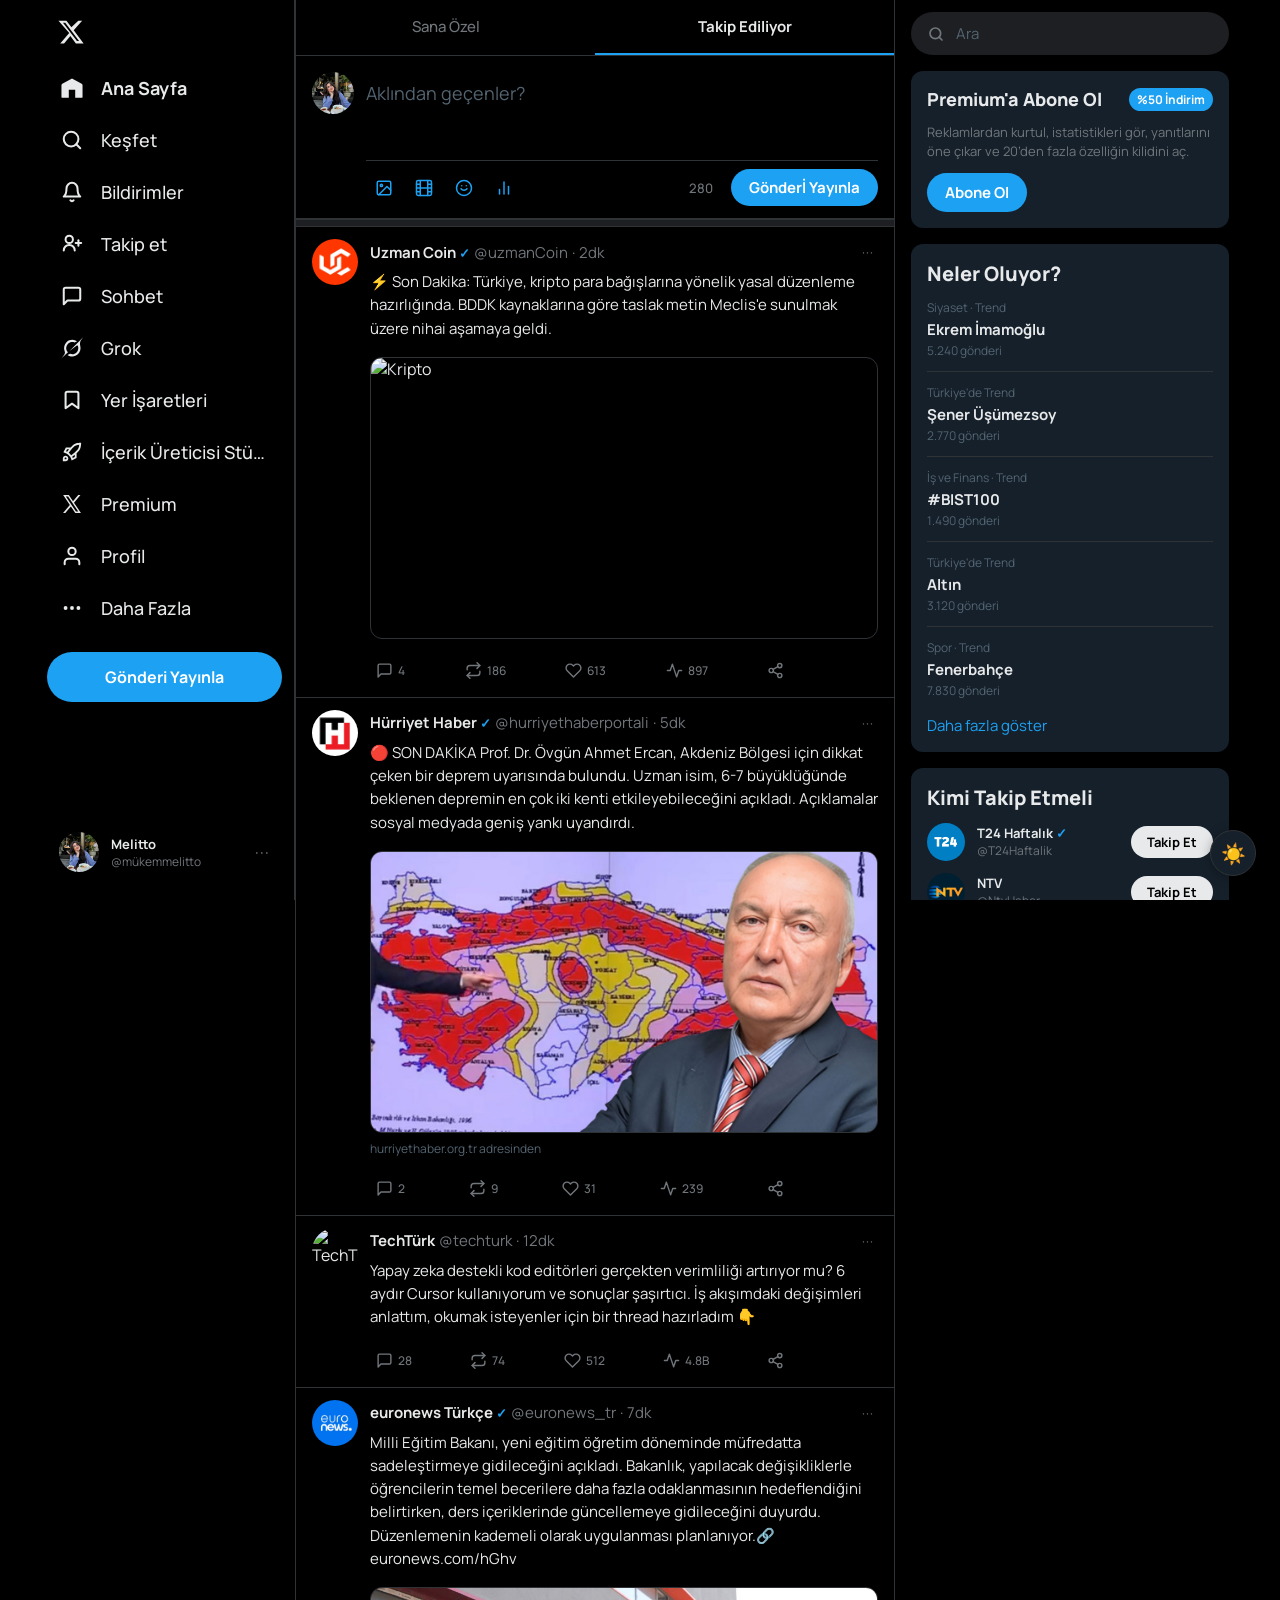
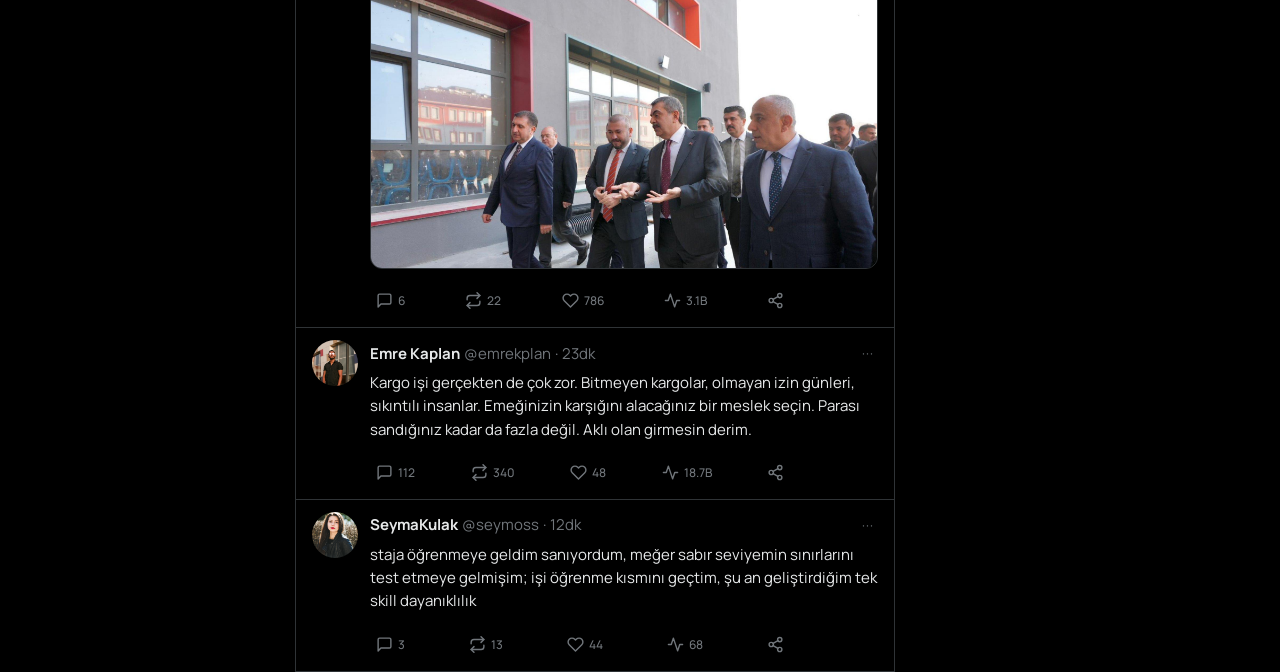
==== index.html @ 7d999200 "Initial commit - Twitter UI Clone" ====
<!DOCTYPE html>
<html lang="tr" data-theme="dark">

<head>
  <meta charset="UTF-8" />
  <meta name="viewport" content="width=device-width, initial-scale=1.0" />
  <title>Anasayfa / X</title>
  <link rel="icon" href="img/x-icon.svg" type="image/svg+xml">
  <link rel="preconnect" href="https://fonts.googleapis.com" />
  <link rel="preconnect" href="https://fonts.gstatic.com" crossorigin />
  <link href="https://fonts.googleapis.com/css2?family=Manrope:wght@400;500;600;700;800&display=swap"
    rel="stylesheet" />
  <link rel="stylesheet" href="style.css" />
</head>

<body>

  <!-- ===== SOL SIDEBAR ===== -->
  <aside class="sidebar">
    <div class="sidebar-inner">

      <!-- Logo -->
      <a href="index.html" class="sidebar-logo" aria-label="Anasayfa">
        <svg viewBox="0 0 24 24" width="28" height="28" fill="currentColor">
          <path
            d="M18.244 2.25h3.308l-7.227 8.26 8.502 11.24H16.17l-4.714-6.231-5.401 6.231H2.746l7.73-8.835L1.254 2.25H8.08l4.253 5.622zm-1.161 17.52h1.833L7.084 4.126H5.117z" />
        </svg>
      </a>

      <!-- Navigasyon -->
      <nav class="sidebar-nav">
        <a href="index.html" class="nav-link active">
          <span class="nav-icon">
            <svg viewBox="0 0 24 24" width="22" height="22" fill="currentColor">
              <path
                d="M22.58 7.35L12.475 1.897a1 1 0 00-.95 0L1.425 7.35A2 2 0 00.5 9.231V22a.5.5 0 00.5.5h7.5V14h7v8.5H23a.5.5 0 00.5-.5V9.231a2 2 0 00-.92-1.881z" />
            </svg>
          </span>
          <span class="nav-label">Ana Sayfa</span>
        </a>
        <a href="#" class="nav-link">
          <span class="nav-icon">
            <svg viewBox="0 0 24 24" width="22" height="22" fill="none" stroke="currentColor" stroke-width="2.2"
              stroke-linecap="round" stroke-linejoin="round">
              <circle cx="11" cy="11" r="8" />
              <line x1="21" y1="21" x2="16.65" y2="16.65" />
            </svg>
          </span>
          <span class="nav-label">Keşfet</span>
        </a>
        <a href="#" class="nav-link">
          <span class="nav-icon">
            <svg viewBox="0 0 24 24" width="22" height="22" fill="none" stroke="currentColor" stroke-width="2.2"
              stroke-linecap="round" stroke-linejoin="round">
              <path d="M18 8A6 6 0 0 0 6 8c0 7-3 9-3 9h18s-3-2-3-9" />
              <path d="M13.73 21a2 2 0 0 1-3.46 0" />
            </svg>
          </span>
          <span class="nav-label">Bildirimler</span>
        </a>
        <a href="#" class="nav-link">
          <span class="nav-icon">
            <svg viewBox="0 0 24 24" width="22" height="22" fill="none" stroke="currentColor" stroke-width="2.2"
              stroke-linecap="round" stroke-linejoin="round">
              <path d="M15 19a6 6 0 0 0-12 0" />
              <circle cx="9" cy="7" r="4" />
              <path d="M19 8v6" />
              <path d="M16 11h6" />
            </svg>
          </span>
          <span class="nav-label">Takip et</span>
        </a>
        <a href="#" class="nav-link">
          <span class="nav-icon">
            <svg viewBox="0 0 24 24" width="22" height="22" fill="none" stroke="currentColor" stroke-width="2.2"
              stroke-linecap="round" stroke-linejoin="round">
              <path d="M21 15a2 2 0 0 1-2 2H7l-4 4V5a2 2 0 0 1 2-2h14a2 2 0 0 1 2 2z" />
            </svg>
          </span>
          <span class="nav-label">Sohbet</span>
        </a>
        <a href="#" class="nav-link">
          <span class="nav-icon">
            <svg viewBox="0 0 33 32" width="22" height="22" fill="currentColor" aria-hidden="true">
              <g>
                <path
                  d="M12.745 20.54l10.97-8.19c.539-.4 1.307-.244 1.564.38 1.349 3.288.746 7.241-1.938 9.955-2.683 2.714-6.417 3.31-9.83 1.954l-3.728 1.745c5.347 3.697 11.84 2.782 15.898-1.324 3.219-3.255 4.216-7.692 3.284-11.693l.008.009c-1.351-5.878.332-8.227 3.782-13.031L33 0l-4.54 4.59v-.014L12.743 20.544m-2.263 1.987c-3.837-3.707-3.175-9.446.1-12.755 2.42-2.449 6.388-3.448 9.852-1.979l3.72-1.737c-.67-.49-1.53-1.017-2.515-1.387-4.455-1.854-9.789-.931-13.41 2.728-3.483 3.523-4.579 8.94-2.697 13.561 1.405 3.454-.899 5.898-3.22 8.364C1.49 30.2.666 31.074 0 32l10.478-9.466">
                </path>
              </g>
            </svg>
          </span>
          <span class="nav-label">Grok</span>
        </a>
        <a href="#" class="nav-link">
          <span class="nav-icon">
            <svg viewBox="0 0 24 24" width="22" height="22" fill="none" stroke="currentColor" stroke-width="2.2"
              stroke-linecap="round" stroke-linejoin="round">
              <path d="M19 21l-7-5-7 5V5a2 2 0 0 1 2-2h10a2 2 0 0 1 2 2z" />
            </svg>
          </span>
          <span class="nav-label">Yer İşaretleri</span>
        </a>

        <a href="#" class="nav-link">
          <span class="nav-icon">
            <svg viewBox="0 0 24 24" width="22" height="22">
              <path fill="currentColor"
                d="M5 22H2v-3c0-1.654 1.346-3 3-3s3 1.346 3 3-1.346 3-3 3zm-1-2h1c.551 0 1-.449 1-1s-.449-1-1-1-1 .449-1 1v1zm7.594 1.282l-.336-1.145c-.271-.923-.664-1.807-1.166-2.627-.452-.736-.992-1.421-1.607-2.036-.626-.625-1.322-1.173-2.069-1.627-.821-.499-1.706-.888-2.63-1.157l-1.151-.335L5.312 7h5.192c.613-.636 2.015-2.077 2.758-2.744C15.673 2.09 20.704 2.003 20.918 2l1.025-.013-.013 1.025c-.003.213-.09 5.245-2.256 7.656-.643.715-2.004 2.043-2.671 2.688v5.239l-5.407 2.688h-.002zm.64-4.046c.207.396.393.802.557 1.217l2.21-1.099v-2.333l-2.768 2.214zm-3.839-4.468c.531.391 1.034.823 1.503 1.292.459.459.883.951 1.267 1.471l4.104-3.284c.269-.257 2.169-2.084 2.916-2.915 1.084-1.208 1.531-3.667 1.681-5.269-1.602.149-4.061.596-5.268 1.68-.832.748-2.658 2.647-2.916 2.916l-3.287 4.109zM5.47 11.154c.414.163.819.347 1.214.551l2.165-2.706H6.548l-1.077 2.154z">
              </path>
            </svg>
          </span>
          <span class="nav-label">İçerik Üreticisi Stüdyosu</span>
        </a>
        <a href="#" class="nav-link">
          <span class="nav-icon">
            <svg viewBox="0 0 24 24" width="22" height="22" fill="currentColor" aria-hidden="true">
              <g>
                <path
                  d="M21.742 21.75l-7.563-11.179 7.056-8.321h-2.456l-5.691 6.714-4.54-6.714H2.359l7.29 10.776L2.25 21.75h2.456l6.035-7.118 4.818 7.118h6.191-.008zM7.739 3.818L18.81 20.182h-2.447L5.29 3.818h2.447z">
                </path>
              </g>
            </svg>
          </span>
          <span class="nav-label">Premium</span>
        </a>
        <a href="profile.html" class="nav-link">
          <span class="nav-icon">
            <svg viewBox="0 0 24 24" width="22" height="22" fill="none" stroke="currentColor" stroke-width="2.2"
              stroke-linecap="round" stroke-linejoin="round">
              <path d="M20 21v-2a4 4 0 0 0-4-4H8a4 4 0 0 0-4 4v2" />
              <circle cx="12" cy="7" r="4" />
            </svg>
          </span>

          <span class="nav-label">Profil</span>
        </a>

        <a href="#" class="nav-link">
          <span class="nav-icon">
            <svg viewBox="0 0 24 24" width="22" height="22" fill="none" stroke="currentColor" stroke-width="2.2"
              stroke-linecap="round" stroke-linejoin="round">
              <circle cx="12" cy="12" r="1" />
              <circle cx="19" cy="12" r="1" />
              <circle cx="5" cy="12" r="1" />
            </svg>
          </span>
          <span class="nav-label">Daha Fazla</span>
        </a>
      </nav>

      <!-- Post Butonu -->
      <button class="btn-post" onclick="document.querySelector('.compose-area textarea').focus()">
        <span class="btn-post-icon">+</span>
        <span class="btn-post-label">Gönderi Yayınla</span>
      </button>

    </div>

    <!-- Alt kullanıcı alanı -->
    <div class="sidebar-user">
      <a href="profile.html" class="user-card">
        <img src="img/twitter-profil.jpg" alt="Profil" class="user-card-avatar" />
        <div class="user-card-info">
          <span class="user-card-name">Melitto</span>
          <span class="user-card-handle">@mükemmelitto</span>
        </div>
        <span class="user-card-more">···</span>
      </a>
    </div>
  </aside>

  <!-- ===== ANA FEED ===== -->
  <main class="feed">

    <!-- Feed Başlık / Sekmeler -->
    <div class="feed-header">
      <!-- Mobil logo -->
      <div class="feed-mobile-logo">
        <svg viewBox="0 0 24 24" width="22" height="22" fill="currentColor">
          <path
            d="M18.244 2.25h3.308l-7.227 8.26 8.502 11.24H16.17l-4.714-6.231-5.401 6.231H2.746l7.73-8.835L1.254 2.25H8.08l4.253 5.622zm-1.161 17.52h1.833L7.084 4.126H5.117z" />
        </svg>
      </div>
      <div class="feed-tabs">
        <button class="feed-tab">Sana Özel</button>
        <button class="feed-tab active">Takip Ediliyor</button>
      </div>
    </div>

    <!-- Tweet Yazma Kutusu -->
    <div class="compose-area">
      <img src="img/twitter-profil.jpg" alt="Ben" class="compose-avatar" />
      <div class="compose-body">
        <textarea placeholder="Aklından geçenler?" maxlength="280" id="composeText"
          oninput="updateCounter(this)"></textarea>
        <div class="compose-footer">
          <div class="compose-actions">
            <button class="compose-action-btn" title="Görsel ekle">
              <svg viewBox="0 0 24 24" width="18" height="18" fill="none" stroke="currentColor" stroke-width="2"
                stroke-linecap="round" stroke-linejoin="round">
                <rect x="3" y="3" width="18" height="18" rx="2" />
                <circle cx="8.5" cy="8.5" r="1.5" />
                <polyline points="21 15 16 10 5 21" />
              </svg>
            </button>
            <button class="compose-action-btn" title="GIF ekle">
              <svg viewBox="0 0 24 24" width="18" height="18" fill="none" stroke="currentColor" stroke-width="2"
                stroke-linecap="round" stroke-linejoin="round">
                <rect x="2" y="2" width="20" height="20" rx="2.18" ry="2.18" />
                <line x1="7" y1="2" x2="7" y2="22" />
                <line x1="17" y1="2" x2="17" y2="22" />
                <line x1="2" y1="12" x2="22" y2="12" />
                <line x1="2" y1="7" x2="7" y2="7" />
                <line x1="2" y1="17" x2="7" y2="17" />
                <line x1="17" y1="17" x2="22" y2="17" />
                <line x1="17" y1="7" x2="22" y2="7" />
              </svg>
            </button>
            <button class="compose-action-btn" title="Emoji">
              <svg viewBox="0 0 24 24" width="18" height="18" fill="none" stroke="currentColor" stroke-width="2"
                stroke-linecap="round" stroke-linejoin="round">
                <circle cx="12" cy="12" r="10" />
                <path d="M8 13s1.5 2 4 2 4-2 4-2" />
                <line x1="9" y1="9" x2="9.01" y2="9" />
                <line x1="15" y1="9" x2="15.01" y2="9" />
              </svg>
            </button>
            <button class="compose-action-btn" title="Anket">
              <svg viewBox="0 0 24 24" width="18" height="18" fill="none" stroke="currentColor" stroke-width="2"
                stroke-linecap="round" stroke-linejoin="round">
                <line x1="18" y1="20" x2="18" y2="10" />
                <line x1="12" y1="20" x2="12" y2="4" />
                <line x1="6" y1="20" x2="6" y2="14" />
              </svg>
            </button>
          </div>
          <div class="compose-right">
            <span class="compose-counter" id="charCounter">280</span>
            <button class="btn-send" onclick="sendTweet()">Gönderİ Yayınla</button>
          </div>
        </div>
      </div>
    </div>

    <!-- Divider -->
    <div class="feed-divider"></div>

    <!-- Tweet Akışı -->
    <div class="tweet-list" id="tweetList">

      <!-- Tweet 1 -->
      <article class="tweet-card">
        <div class="tweet-avatar-col">
          <img src="img/uzmancoin.jpg" alt="UzmanCoin" class="tweet-avatar" />
        </div>
        <div class="tweet-content">
          <div class="tweet-header">
            <span class="tweet-name">Uzman Coin <span class="verified-badge">✓</span></span>
            <span class="tweet-handle">@uzmanCoin</span>
            <span class="tweet-dot">·</span>
            <span class="tweet-time">2dk</span>
            <button class="tweet-more-btn" title="Daha fazla">···</button>
          </div>
          <div class="tweet-text">
            ⚡ Son Dakika: Türkiye, kripto para bağışlarına yönelik yasal düzenleme hazırlığında. BDDK kaynaklarına göre
            taslak metin Meclis'e sunulmak üzere nihai aşamaya geldi.
          </div>
          <div class="tweet-image-wrap">
            <img src="https://images.unsplash.com/photo-1621416894569-0f39ed31d247?w=580&q=80" alt="Kripto"
              class="tweet-image" />
          </div>
          <div class="tweet-actions">
            <button class="tweet-action-btn">
              <svg viewBox="0 0 24 24" width="17" height="17" fill="none" stroke="currentColor" stroke-width="2"
                stroke-linecap="round" stroke-linejoin="round">
                <path d="M21 15a2 2 0 0 1-2 2H7l-4 4V5a2 2 0 0 1 2-2h14a2 2 0 0 1 2 2z" />
              </svg>
              <span>4</span>
            </button>
            <button class="tweet-action-btn retweet-btn">
              <svg viewBox="0 0 24 24" width="17" height="17" fill="none" stroke="currentColor" stroke-width="2"
                stroke-linecap="round" stroke-linejoin="round">
                <polyline points="17 1 21 5 17 9" />
                <path d="M3 11V9a4 4 0 0 1 4-4h14" />
                <polyline points="7 23 3 19 7 15" />
                <path d="M21 13v2a4 4 0 0 1-4 4H3" />
              </svg>
              <span>186</span>
            </button>
            <button class="tweet-action-btn like-btn">
              <svg viewBox="0 0 24 24" width="17" height="17" fill="none" stroke="currentColor" stroke-width="2"
                stroke-linecap="round" stroke-linejoin="round">
                <path
                  d="M20.84 4.61a5.5 5.5 0 0 0-7.78 0L12 5.67l-1.06-1.06a5.5 5.5 0 0 0-7.78 7.78l1.06 1.06L12 21.23l7.78-7.78 1.06-1.06a5.5 5.5 0 0 0 0-7.78z" />
              </svg>
              <span>613</span>
            </button>
            <button class="tweet-action-btn">
              <svg viewBox="0 0 24 24" width="17" height="17" fill="none" stroke="currentColor" stroke-width="2"
                stroke-linecap="round" stroke-linejoin="round">
                <polyline points="22 12 18 12 15 21 9 3 6 12 2 12" />
              </svg>
              <span>897</span>
            </button>
            <button class="tweet-action-btn">
              <svg viewBox="0 0 24 24" width="17" height="17" fill="none" stroke="currentColor" stroke-width="2"
                stroke-linecap="round" stroke-linejoin="round">
                <circle cx="18" cy="5" r="3" />
                <circle cx="6" cy="12" r="3" />
                <circle cx="18" cy="19" r="3" />
                <line x1="8.59" y1="13.51" x2="15.42" y2="17.49" />
                <line x1="15.41" y1="6.51" x2="8.59" y2="10.49" />
              </svg>
            </button>
          </div>
        </div>
      </article>

      <!-- Tweet 2 -->
      <article class="tweet-card">
        <div class="tweet-avatar-col">
          <img src="img/hurriyethaber.jpeg" alt="Hürriyet Haber" class="tweet-avatar" />
        </div>
        <div class="tweet-content">
          <div class="tweet-header">
            <span class="tweet-name">Hürriyet Haber <span class="verified-badge">✓</span></span>
            <span class="tweet-handle">@hurriyethaberportali</span>
            <span class="tweet-dot">·</span>
            <span class="tweet-time">5dk</span>
            <button class="tweet-more-btn">···</button>
          </div>
          <div class="tweet-text">
            🔴 SON DAKİKA
            Prof. Dr. Övgün Ahmet Ercan, Akdeniz Bölgesi için dikkat çeken bir deprem uyarısında bulundu.
            Uzman isim, 6-7 büyüklüğünde beklenen depremin en çok iki kenti etkileyebileceğini açıkladı.

            Açıklamalar sosyal medyada geniş yankı uyandırdı.
          </div>
          <div class="tweet-image-wrap">
            <img src="img/hurriyethaber_tweet.jpg" alt="Haber" class="tweet-image" />
          </div>
          <div class="tweet-meta-source">hurriyethaber.org.tr adresinden</div>
          <div class="tweet-actions">
            <button class="tweet-action-btn"><svg viewBox="0 0 24 24" width="17" height="17" fill="none"
                stroke="currentColor" stroke-width="2" stroke-linecap="round" stroke-linejoin="round">
                <path d="M21 15a2 2 0 0 1-2 2H7l-4 4V5a2 2 0 0 1 2-2h14a2 2 0 0 1 2 2z" />
              </svg><span>2</span></button>
            <button class="tweet-action-btn retweet-btn"><svg viewBox="0 0 24 24" width="17" height="17" fill="none"
                stroke="currentColor" stroke-width="2" stroke-linecap="round" stroke-linejoin="round">
                <polyline points="17 1 21 5 17 9" />
                <path d="M3 11V9a4 4 0 0 1 4-4h14" />
                <polyline points="7 23 3 19 7 15" />
                <path d="M21 13v2a4 4 0 0 1-4 4H3" />
              </svg><span>9</span></button>
            <button class="tweet-action-btn like-btn"><svg viewBox="0 0 24 24" width="17" height="17" fill="none"
                stroke="currentColor" stroke-width="2" stroke-linecap="round" stroke-linejoin="round">
                <path
                  d="M20.84 4.61a5.5 5.5 0 0 0-7.78 0L12 5.67l-1.06-1.06a5.5 5.5 0 0 0-7.78 7.78l1.06 1.06L12 21.23l7.78-7.78 1.06-1.06a5.5 5.5 0 0 0 0-7.78z" />
              </svg><span>31</span></button>
            <button class="tweet-action-btn"><svg viewBox="0 0 24 24" width="17" height="17" fill="none"
                stroke="currentColor" stroke-width="2" stroke-linecap="round" stroke-linejoin="round">
                <polyline points="22 12 18 12 15 21 9 3 6 12 2 12" />
              </svg><span>239</span></button>
            <button class="tweet-action-btn"><svg viewBox="0 0 24 24" width="17" height="17" fill="none"
                stroke="currentColor" stroke-width="2" stroke-linecap="round" stroke-linejoin="round">
                <circle cx="18" cy="5" r="3" />
                <circle cx="6" cy="12" r="3" />
                <circle cx="18" cy="19" r="3" />
                <line x1="8.59" y1="13.51" x2="15.42" y2="17.49" />
                <line x1="15.41" y1="6.51" x2="8.59" y2="10.49" />
              </svg></button>
          </div>
        </div>
      </article>

      <!-- Tweet 3 -->
      <article class="tweet-card">
        <div class="tweet-avatar-col">
          <img src="https://i.pravatar.cc/46?img=15" alt="TechTürk" class="tweet-avatar" />
        </div>
        <div class="tweet-content">
          <div class="tweet-header">
            <span class="tweet-name">TechTürk</span>
            <span class="tweet-handle">@techturk</span>
            <span class="tweet-dot">·</span>
            <span class="tweet-time">12dk</span>
            <button class="tweet-more-btn">···</button>
          </div>
          <div class="tweet-text">
            Yapay zeka destekli kod editörleri gerçekten verimliliği artırıyor mu? 6 aydır Cursor kullanıyorum ve
            sonuçlar şaşırtıcı. İş akışımdaki değişimleri anlattım, okumak isteyenler için bir thread hazırladım 👇
          </div>
          <div class="tweet-actions">
            <button class="tweet-action-btn"><svg viewBox="0 0 24 24" width="17" height="17" fill="none"
                stroke="currentColor" stroke-width="2" stroke-linecap="round" stroke-linejoin="round">
                <path d="M21 15a2 2 0 0 1-2 2H7l-4 4V5a2 2 0 0 1 2-2h14a2 2 0 0 1 2 2z" />
              </svg><span>28</span></button>
            <button class="tweet-action-btn retweet-btn"><svg viewBox="0 0 24 24" width="17" height="17" fill="none"
                stroke="currentColor" stroke-width="2" stroke-linecap="round" stroke-linejoin="round">
                <polyline points="17 1 21 5 17 9" />
                <path d="M3 11V9a4 4 0 0 1 4-4h14" />
                <polyline points="7 23 3 19 7 15" />
                <path d="M21 13v2a4 4 0 0 1-4 4H3" />
              </svg><span>74</span></button>
            <button class="tweet-action-btn like-btn"><svg viewBox="0 0 24 24" width="17" height="17" fill="none"
                stroke="currentColor" stroke-width="2" stroke-linecap="round" stroke-linejoin="round">
                <path
                  d="M20.84 4.61a5.5 5.5 0 0 0-7.78 0L12 5.67l-1.06-1.06a5.5 5.5 0 0 0-7.78 7.78l1.06 1.06L12 21.23l7.78-7.78 1.06-1.06a5.5 5.5 0 0 0 0-7.78z" />
              </svg><span>512</span></button>
            <button class="tweet-action-btn"><svg viewBox="0 0 24 24" width="17" height="17" fill="none"
                stroke="currentColor" stroke-width="2" stroke-linecap="round" stroke-linejoin="round">
                <polyline points="22 12 18 12 15 21 9 3 6 12 2 12" />
              </svg><span>4.8B</span></button>
            <button class="tweet-action-btn"><svg viewBox="0 0 24 24" width="17" height="17" fill="none"
                stroke="currentColor" stroke-width="2" stroke-linecap="round" stroke-linejoin="round">
                <circle cx="18" cy="5" r="3" />
                <circle cx="6" cy="12" r="3" />
                <circle cx="18" cy="19" r="3" />
                <line x1="8.59" y1="13.51" x2="15.42" y2="17.49" />
                <line x1="15.41" y1="6.51" x2="8.59" y2="10.49" />
              </svg></button>
          </div>
        </div>
      </article>

      <!-- Tweet 4 -->
      <article class="tweet-card">
        <div class="tweet-avatar-col">
          <img src="img/euronews.jpg" alt="EuroNews TR" class="tweet-avatar" />
        </div>
        <div class="tweet-content">
          <div class="tweet-header">
            <span class="tweet-name">euronews Türkçe <span class="verified-badge">✓</span></span>
            <span class="tweet-handle">@euronews_tr</span>
            <span class="tweet-dot">·</span>
            <span class="tweet-time">7dk</span>
            <button class="tweet-more-btn">···</button>
          </div>
          <div class="tweet-text">
            Milli Eğitim Bakanı, yeni eğitim öğretim döneminde müfredatta sadeleştirmeye gidileceğini açıkladı.
            Bakanlık, yapılacak değişikliklerle öğrencilerin temel becerilere daha fazla odaklanmasının hedeflendiğini
            belirtirken, ders içeriklerinde güncellemeye gidileceğini duyurdu.

            Düzenlemenin kademeli olarak uygulanması planlanıyor.🔗 euronews.com/hGhv
          </div>
          <div class="tweet-image-wrap">
            <img src="img/milliegitimbakani.jpg" alt="Euronews" class="tweet-image" />
          </div>
          <div class="tweet-actions">
            <button class="tweet-action-btn"><svg viewBox="0 0 24 24" width="17" height="17" fill="none"
                stroke="currentColor" stroke-width="2" stroke-linecap="round" stroke-linejoin="round">
                <path d="M21 15a2 2 0 0 1-2 2H7l-4 4V5a2 2 0 0 1 2-2h14a2 2 0 0 1 2 2z" />
              </svg><span>6</span></button>
            <button class="tweet-action-btn retweet-btn"><svg viewBox="0 0 24 24" width="17" height="17" fill="none"
                stroke="currentColor" stroke-width="2" stroke-linecap="round" stroke-linejoin="round">
                <polyline points="17 1 21 5 17 9" />
                <path d="M3 11V9a4 4 0 0 1 4-4h14" />
                <polyline points="7 23 3 19 7 15" />
                <path d="M21 13v2a4 4 0 0 1-4 4H3" />
              </svg><span>22</span></button>
            <button class="tweet-action-btn like-btn"><svg viewBox="0 0 24 24" width="17" height="17" fill="none"
                stroke="currentColor" stroke-width="2" stroke-linecap="round" stroke-linejoin="round">
                <path
                  d="M20.84 4.61a5.5 5.5 0 0 0-7.78 0L12 5.67l-1.06-1.06a5.5 5.5 0 0 0-7.78 7.78l1.06 1.06L12 21.23l7.78-7.78 1.06-1.06a5.5 5.5 0 0 0 0-7.78z" />
              </svg><span>786</span></button>
            <button class="tweet-action-btn"><svg viewBox="0 0 24 24" width="17" height="17" fill="none"
                stroke="currentColor" stroke-width="2" stroke-linecap="round" stroke-linejoin="round">
                <polyline points="22 12 18 12 15 21 9 3 6 12 2 12" />
              </svg><span>3.1B</span></button>
            <button class="tweet-action-btn"><svg viewBox="0 0 24 24" width="17" height="17" fill="none"
                stroke="currentColor" stroke-width="2" stroke-linecap="round" stroke-linejoin="round">
                <circle cx="18" cy="5" r="3" />
                <circle cx="6" cy="12" r="3" />
                <circle cx="18" cy="19" r="3" />
                <line x1="8.59" y1="13.51" x2="15.42" y2="17.49" />
                <line x1="15.41" y1="6.51" x2="8.59" y2="10.49" />
              </svg></button>
          </div>
        </div>
      </article>

      <!-- Tweet 5 -->
      <article class="tweet-card">
        <div class="tweet-avatar-col">
          <img src="img/adam.jpg" alt="Emre Kaplan" class="tweet-avatar" />
        </div>
        <div class="tweet-content">
          <div class="tweet-header">
            <span class="tweet-name">Emre Kaplan</span>
            <span class="tweet-handle">@emrekplan</span>
            <span class="tweet-dot">·</span>
            <span class="tweet-time">23dk</span>
            <button class="tweet-more-btn">···</button>
          </div>
          <div class="tweet-text">
            Kargo işi gerçekten de çok zor. Bitmeyen kargolar, olmayan izin günleri, sıkıntılı insanlar. Emeğinizin
            karşığını alacağınız bir meslek seçin. Parası sandığınız kadar da fazla değil. Aklı olan girmesin derim.
          </div>
          <div class="tweet-actions">
            <button class="tweet-action-btn"><svg viewBox="0 0 24 24" width="17" height="17" fill="none"
                stroke="currentColor" stroke-width="2" stroke-linecap="round" stroke-linejoin="round">
                <path d="M21 15a2 2 0 0 1-2 2H7l-4 4V5a2 2 0 0 1 2-2h14a2 2 0 0 1 2 2z" />
              </svg><span>112</span></button>
            <button class="tweet-action-btn retweet-btn"><svg viewBox="0 0 24 24" width="17" height="17" fill="none"
                stroke="currentColor" stroke-width="2" stroke-linecap="round" stroke-linejoin="round">
                <polyline points="17 1 21 5 17 9" />
                <path d="M3 11V9a4 4 0 0 1 4-4h14" />
                <polyline points="7 23 3 19 7 15" />
                <path d="M21 13v2a4 4 0 0 1-4 4H3" />
              </svg><span>340</span></button>
            <button class="tweet-action-btn like-btn"><svg viewBox="0 0 24 24" width="17" height="17" fill="none"
                stroke="currentColor" stroke-width="2" stroke-linecap="round" stroke-linejoin="round">
                <path
                  d="M20.84 4.61a5.5 5.5 0 0 0-7.78 0L12 5.67l-1.06-1.06a5.5 5.5 0 0 0-7.78 7.78l1.06 1.06L12 21.23l7.78-7.78 1.06-1.06a5.5 5.5 0 0 0 0-7.78z" />
              </svg><span>48</span></button>
            <button class="tweet-action-btn"><svg viewBox="0 0 24 24" width="17" height="17" fill="none"
                stroke="currentColor" stroke-width="2" stroke-linecap="round" stroke-linejoin="round">
                <polyline points="22 12 18 12 15 21 9 3 6 12 2 12" />
              </svg><span>18.7B</span></button>
            <button class="tweet-action-btn"><svg viewBox="0 0 24 24" width="17" height="17" fill="none"
                stroke="currentColor" stroke-width="2" stroke-linecap="round" stroke-linejoin="round">
                <circle cx="18" cy="5" r="3" />
                <circle cx="6" cy="12" r="3" />
                <circle cx="18" cy="19" r="3" />
                <line x1="8.59" y1="13.51" x2="15.42" y2="17.49" />
                <line x1="15.41" y1="6.51" x2="8.59" y2="10.49" />
              </svg></button>
          </div>
        </div>
      </article>

      <!-- Tweet 6 -->
      <article class="tweet-card">
        <div class="tweet-avatar-col">
          <img src="img/kadin.jpg" alt="TechTürk" class="tweet-avatar" />
        </div>
        <div class="tweet-content">
          <div class="tweet-header">
            <span class="tweet-name">SeymaKulak</span>
            <span class="tweet-handle">@seymoss</span>
            <span class="tweet-dot">·</span>
            <span class="tweet-time">12dk</span>
            <button class="tweet-more-btn">···</button>
          </div>
          <div class="tweet-text">
            staja öğrenmeye geldim sanıyordum, meğer sabır seviyemin sınırlarını test etmeye gelmişim; işi öğrenme
            kısmını geçtim, şu an geliştirdiğim tek skill dayanıklılık
          </div>
          <div class="tweet-actions">
            <button class="tweet-action-btn"><svg viewBox="0 0 24 24" width="17" height="17" fill="none"
                stroke="currentColor" stroke-width="2" stroke-linecap="round" stroke-linejoin="round">
                <path d="M21 15a2 2 0 0 1-2 2H7l-4 4V5a2 2 0 0 1 2-2h14a2 2 0 0 1 2 2z" />
              </svg><span>3</span></button>
            <button class="tweet-action-btn retweet-btn"><svg viewBox="0 0 24 24" width="17" height="17" fill="none"
                stroke="currentColor" stroke-width="2" stroke-linecap="round" stroke-linejoin="round">
                <polyline points="17 1 21 5 17 9" />
                <path d="M3 11V9a4 4 0 0 1 4-4h14" />
                <polyline points="7 23 3 19 7 15" />
                <path d="M21 13v2a4 4 0 0 1-4 4H3" />
              </svg><span>13</span></button>
            <button class="tweet-action-btn like-btn"><svg viewBox="0 0 24 24" width="17" height="17" fill="none"
                stroke="currentColor" stroke-width="2" stroke-linecap="round" stroke-linejoin="round">
                <path
                  d="M20.84 4.61a5.5 5.5 0 0 0-7.78 0L12 5.67l-1.06-1.06a5.5 5.5 0 0 0-7.78 7.78l1.06 1.06L12 21.23l7.78-7.78 1.06-1.06a5.5 5.5 0 0 0 0-7.78z" />
              </svg><span>44</span></button>
            <button class="tweet-action-btn"><svg viewBox="0 0 24 24" width="17" height="17" fill="none"
                stroke="currentColor" stroke-width="2" stroke-linecap="round" stroke-linejoin="round">
                <polyline points="22 12 18 12 15 21 9 3 6 12 2 12" />
              </svg><span>68</span></button>
            <button class="tweet-action-btn"><svg viewBox="0 0 24 24" width="17" height="17" fill="none"
                stroke="currentColor" stroke-width="2" stroke-linecap="round" stroke-linejoin="round">
                <circle cx="18" cy="5" r="3" />
                <circle cx="6" cy="12" r="3" />
                <circle cx="18" cy="19" r="3" />
                <line x1="8.59" y1="13.51" x2="15.42" y2="17.49" />
                <line x1="15.41" y1="6.51" x2="8.59" y2="10.49" />
              </svg></button>
          </div>
        </div>
      </article>

    </div>
    <!-- /tweet-list -->
  </main>

  <!-- ===== SAĞ PANEL ===== -->
  <aside class="right-panel">

    <!-- Arama Kutusu -->
    <div class="search-box">
      <span class="search-icon">
        <svg viewBox="0 0 24 24" width="16" height="16" fill="none" stroke="currentColor" stroke-width="2.5"
          stroke-linecap="round" stroke-linejoin="round">
          <circle cx="11" cy="11" r="8" />
          <line x1="21" y1="21" x2="16.65" y2="16.65" />
        </svg>
      </span>
      <input type="text" placeholder="Ara" />
    </div>

    <!-- Premium Kartı -->
    <div class="right-card">
      <div class="right-card-header">
        <span class="right-card-title">Premium'a Abone Ol</span>
        <span class="badge-off">%50 İndirim</span>
      </div>
      <p class="right-card-desc">Reklamlardan kurtul, istatistikleri gör, yanıtlarını öne çıkar ve 20’den fazla
        özelliğin kilidini aç.</p>
      <button class="btn-subscribe">Abone Ol</button>
    </div>

    <!-- Gündem Kartı -->
    <div class="right-card">
      <h2 class="right-card-title-lg">Neler Oluyor?</h2>
      <div class="trending-list">
        <div class="trending-item">
          <div class="trending-meta">Siyaset · Trend</div>
          <div class="trending-title">Ekrem İmamoğlu</div>
          <div class="trending-count">5.240 gönderi</div>
        </div>
        <div class="trending-item">
          <div class="trending-meta">Türkiye'de Trend</div>
          <div class="trending-title">Şener Üşümezsoy</div>
          <div class="trending-count">2.770 gönderi</div>
        </div>
        <div class="trending-item">
          <div class="trending-meta">İş ve Finans · Trend</div>
          <div class="trending-title">#BIST100</div>
          <div class="trending-count">1.490 gönderi</div>
        </div>
        <div class="trending-item">
          <div class="trending-meta">Türkiye'de Trend</div>
          <div class="trending-title">Altın</div>
          <div class="trending-count">3.120 gönderi</div>
        </div>
        <div class="trending-item">
          <div class="trending-meta">Spor · Trend</div>
          <div class="trending-title">Fenerbahçe</div>
          <div class="trending-count">7.830 gönderi</div>
        </div>
      </div>
      <a href="#" class="right-card-more">Daha fazla göster</a>
    </div>

    <!-- Takip Önerileri -->
    <div class="right-card">
      <h2 class="right-card-title-lg">Kimi Takip Etmeli</h2>
      <div class="follow-list">

        <div class="follow-item">
          <img src="img/T24_haber_sitesi_logo.jpg" alt="T24" class="follow-avatar" />
          <div class="follow-info">
            <span class="follow-name">T24 Haftalık <span class="verified-badge">✓</span></span>
            <span class="follow-handle">@T24Haftalik</span>
          </div>
          <button class="btn-follow">Takip Et</button>
        </div>

        <div class="follow-item">
          <img src="img/ntv.jpg" alt="NTV" class="follow-avatar" />
          <div class="follow-info">
            <span class="follow-name">NTV</span>
            <span class="follow-handle">@NtvHaber</span>
          </div>
          <button class="btn-follow">Takip Et</button>
        </div>

        <div class="follow-item">
          <img src="img/netflix.jpg" alt="T24Spor" class="follow-avatar" />
          <div class="follow-info">
            <span class="follow-name">Netflix Türkiye <span class="verified-badge">✓</span></span>
            <span class="follow-handle">@NetflixTurkiye</span>
          </div>
          <button class="btn-follow">Takip Et</button>
        </div>

      </div>
      <a href="#" class="right-card-more">Daha fazla göster</a>
    </div>

    <!-- Footer linkleri -->
    <div class="right-footer">
      <a href="#"> Hizmet Şartları |</a>
      <a href="#"> Gizlilik |</a>
      <a href="#"> Çerezler |</a>
      <a href="#"> Erişilebilirlik |</a>
      <a href="#"> Reklam Bilgisi |</a>
      <span> © 2026 X Corp.</span>
    </div>

  </aside>

  <!-- Dark mode toggle -->
  <button class="theme-toggle" id="themeToggle" onclick="toggleTheme()" title="Tema değiştir">
    <span id="themeIcon">☀️</span>
  </button>

  <script src="app.js"></script>
</body>

</html>
---- style.css ----
/*  Google Font*/
@import url('https://fonts.googleapis.com/css2?family=Manrope:wght@400;500;600;700;800&display=swap');

/*CSS VARIABLES – DARK THEME*/
:root,
[data-theme="dark"] {
  /* Ana Renkler */
  --color-primary: #1DA1F2;
  --color-primary-hover: #1a8fd1;
  --color-bg: #000000;
  --color-bg-secondary: #15202B;
  --color-surface: #16181c;
  --color-surface-hover: #1d1f23;

  /* Metin */
  --color-text: #E7E9EA;
  --color-text-secondary: #71767b;
  --color-text-muted: #536471;

  /* Kenarlık */
  --color-border: #2f3336;
  --color-border-light: #333639;

  /* Aksiyon renkleri */
  --color-like: #f91880;
  --color-retweet: #00ba7c;
  --color-reply: #1d9bf0;

  /* Boyutlar */
  --sidebar-width: 260px;
  --feed-width: 600px;
  --right-panel-width: 350px;
  --border-radius-sm: 4px;
  --border-radius-md: 12px;
  --border-radius-lg: 20px;
  --border-radius-full: 9999px;

  /* Spacing */
  --space-xs: 4px;
  --space-sm: 8px;
  --space-md: 12px;
  --space-lg: 16px;
  --space-xl: 20px;
  --space-2xl: 24px;

  /* Font boyutları */
  --font-xs: 12px;
  --font-sm: 13px;
  --font-base: 15px;
  --font-md: 16px;
  --font-lg: 18px;
  --font-xl: 20px;
  --font-2xl: 24px;

  /* Transition */
  --transition-fast: 0.15s ease;
  --transition-normal: 0.2s ease;
  --transition-slow: 0.3s ease;

  /* Verified badge */
  --color-verified: #1DA1F2;
}

/* CSS VARIABLES – LIGHT THEME*/
[data-theme="light"] {
  --color-primary: #1DA1F2;
  --color-primary-hover: #1a8fd1;
  --color-bg: #ffffff;
  --color-bg-secondary: #f7f9f9;
  --color-surface: #ffffff;
  --color-surface-hover: #f7f9f9;

  --color-text: #0f1419;
  --color-text-secondary: #536471;
  --color-text-muted: #8b98a5;

  --color-border: #eff3f4;
  --color-border-light: #e1e8ed;

  --color-like: #f91880;
  --color-retweet: #00ba7c;
  --color-reply: #1d9bf0;
}

/*
   RESET & BASE */
*,
*::before,
*::after {
  box-sizing: border-box;
  margin: 0;
  padding: 0;
}

html {
  font-size: 16px;
  scroll-behavior: smooth;
}

body {
  font-family: 'Manrope', -apple-system, BlinkMacSystemFont, sans-serif;
  background-color: var(--color-bg);
  color: var(--color-text);
  min-height: 100vh;
  display: flex;
  justify-content: center;
  -webkit-font-smoothing: antialiased;
  -moz-osx-font-smoothing: grayscale;
}

a {
  color: inherit;
  text-decoration: none;
}

button {
  cursor: pointer;
  border: none;
  background: none;
  font-family: inherit;
  color: inherit;
}

img {
  display: block;
  max-width: 100%;
}

textarea {
  font-family: inherit;
  resize: none;
}

/* LAYOUT */
body {
  max-width: 1300px;
  margin: 0 auto;
  width: 100%;
}

/*
   SOL SIDEBAR */
.sidebar {
  position: sticky;
  top: 0;
  height: 100vh;
  width: var(--sidebar-width);
  flex-shrink: 0;
  display: flex;
  flex-direction: column;
  justify-content: space-between;
  padding: var(--space-sm) 0;
  border-right: 1px solid var(--color-border);
}

.sidebar-inner {
  display: flex;
  flex-direction: column;
  padding: 0 var(--space-md);
  gap: var(--space-xs);
}

/* Logo */
.sidebar-logo {
  display: flex;
  align-items: center;
  justify-content: center;
  width: 48px;
  height: 48px;
  border-radius: var(--border-radius-full);
  color: var(--color-text);
  transition: background-color var(--transition-fast);
  margin-bottom: var(--space-xs);
  align-self: flex-start;
}

.sidebar-logo:hover {
  background-color: var(--color-surface-hover);
}

/* Nav Linkleri */
.sidebar-nav {
  display: flex;
  flex-direction: column;
  gap: var(--space-xs);
}

.nav-link {
  display: flex;
  align-items: center;
  gap: var(--space-lg);
  padding: var(--space-md) var(--space-md);
  border-radius: var(--border-radius-full);
  font-size: var(--font-lg);
  font-weight: 500;
  color: var(--color-text);
  transition: background-color var(--transition-fast);
  white-space: nowrap;
}

.nav-link:hover {
  background-color: var(--color-surface-hover);
}

.nav-link.active {
  font-weight: 700;
}

.nav-icon {
  display: flex;
  align-items: center;
  justify-content: center;
  width: 26px;
  flex-shrink: 0;
  color: var(--color-text);
}

.nav-icon svg {
  display: block;
  flex-shrink: 0;
}

.nav-label {
  color: var(--color-text);
  flex: 1;
  min-width: 0;
  white-space: nowrap;
  overflow: hidden;
  text-overflow: ellipsis;
}

/* Post Butonu */
.btn-post {
  display: flex;
  align-items: center;
  justify-content: center;
  gap: var(--space-sm);
  width: 100%;
  background-color: var(--color-primary);
  color: #ffffff;
  border-radius: var(--border-radius-full);
  padding: 14px var(--space-xl);
  font-size: var(--font-md);
  font-weight: 700;
  margin-top: var(--space-lg);
  transition: background-color var(--transition-fast);
}

.btn-post:hover {
  background-color: var(--color-primary-hover);
}

.btn-post-icon {
  font-size: 22px;
  line-height: 1;
  display: none;
}

/* Alt kullanıcı alanı */
.sidebar-user {
  padding: var(--space-sm) var(--space-md);
}

.user-card {
  display: flex;
  align-items: center;
  gap: var(--space-md);
  padding: var(--space-md);
  border-radius: var(--border-radius-full);
  transition: background-color var(--transition-fast);
  cursor: pointer;
}

.user-card:hover {
  background-color: var(--color-surface-hover);
}

.user-card-avatar {
  width: 40px;
  height: 40px;
  border-radius: 50%;
  object-fit: cover;
  flex-shrink: 0;
}

.user-card-info {
  display: flex;
  flex-direction: column;
  flex: 1;
  min-width: 0;
}

.user-card-name {
  font-size: var(--font-sm);
  font-weight: 700;
  white-space: nowrap;
  overflow: hidden;
  text-overflow: ellipsis;
}

.user-card-handle {
  font-size: var(--font-xs);
  color: var(--color-text-secondary);
}

.user-card-more {
  color: var(--color-text-secondary);
  font-size: var(--font-md);
  letter-spacing: 1px;
}

/*
   ANA FEED
  */
.feed {
  flex: 1;
  max-width: var(--feed-width);
  min-height: 100vh;
  border-right: 1px solid var(--color-border);
  border-left: 1px solid var(--color-border);
}

/* Feed Header / Sekmeler */
.feed-header {
  position: sticky;
  top: 0;
  z-index: 10;
  backdrop-filter: blur(12px);
  background-color: rgba(0, 0, 0, 0.85);
  border-bottom: 1px solid var(--color-border);
  display: flex;
  align-items: center;
}

[data-theme="light"] .feed-header {
  background-color: rgba(255, 255, 255, 0.85);
}

.feed-mobile-logo {
  display: none;
  padding: var(--space-lg);
  color: var(--color-text);
}

.feed-tabs {
  display: flex;
  flex: 1;
}

.feed-tab {
  flex: 1;
  padding: var(--space-lg) var(--space-xl);
  font-size: var(--font-base);
  font-weight: 500;
  color: var(--color-text-secondary);
  text-align: center;
  border-bottom: 2px solid transparent;
  transition: all var(--transition-fast);
  position: relative;
}

.feed-tab:hover {
  background-color: var(--color-surface-hover);
  color: var(--color-text);
}

.feed-tab.active {
  color: var(--color-text);
  font-weight: 700;
  border-bottom: 2px solid var(--color-primary);
}

/* Feed Divider */
.feed-divider {
  height: 8px;
  background-color: var(--color-surface-hover);
  border-top: 1px solid var(--color-border);
  border-bottom: 1px solid var(--color-border);
}

/*
   COMPOSE AREA (Tweet Yaz)
 */
.compose-area {
  display: flex;
  gap: var(--space-md);
  padding: var(--space-md) var(--space-lg);
  border-bottom: 1px solid var(--color-border);
}

.compose-avatar {
  width: 42px;
  height: 42px;
  border-radius: 50%;
  object-fit: cover;
  flex-shrink: 0;
  margin-top: var(--space-xs);
}

.compose-body {
  flex: 1;
  display: flex;
  flex-direction: column;
  gap: var(--space-md);
}

.compose-body textarea {
  width: 100%;
  min-height: 80px;
  background: transparent;
  border: none;
  outline: none;
  font-size: var(--font-lg);
  color: var(--color-text);
  line-height: 1.5;
  padding-top: var(--space-md);
}

.compose-body textarea::placeholder {
  color: var(--color-text-muted);
}

.compose-footer {
  display: flex;
  align-items: center;
  justify-content: space-between;
  padding-top: var(--space-sm);
  border-top: 1px solid var(--color-border);
}

.compose-actions {
  display: flex;
  gap: var(--space-xs);
}

.compose-action-btn {
  display: flex;
  align-items: center;
  justify-content: center;
  width: 36px;
  height: 36px;
  border-radius: 50%;
  color: var(--color-primary);
  transition: background-color var(--transition-fast);
}

.compose-action-btn:hover {
  background-color: rgba(29, 161, 242, 0.1);
}

.compose-right {
  display: flex;
  align-items: center;
  gap: var(--space-lg);
}

.compose-counter {
  font-size: var(--font-sm);
  color: var(--color-text-secondary);
  font-weight: 500;
  min-width: 28px;
  text-align: center;
}

.compose-counter.warning {
  color: #ffd400;
}

.compose-counter.danger {
  color: var(--color-like);
}

.btn-send {
  background-color: var(--color-primary);
  color: #ffffff;
  border-radius: var(--border-radius-full);
  padding: 8px 18px;
  font-size: var(--font-base);
  font-weight: 700;
  transition: background-color var(--transition-fast);
}

.btn-send:hover {
  background-color: var(--color-primary-hover);
}

/* TWEET KARTI */
.tweet-list {
  display: flex;
  flex-direction: column;
}

.tweet-card {
  display: flex;
  gap: var(--space-md);
  padding: var(--space-md) var(--space-lg);
  border-bottom: 1px solid var(--color-border);
  transition: background-color var(--transition-fast);
  cursor: pointer;
}

.tweet-card:hover {
  background-color: var(--color-surface-hover);
}

.tweet-avatar-col {
  flex-shrink: 0;
}

.tweet-avatar {
  width: 46px;
  height: 46px;
  border-radius: 50%;
  object-fit: cover;
  transition: opacity var(--transition-fast);
}

.tweet-avatar:hover {
  opacity: 0.9;
}

.tweet-content {
  flex: 1;
  min-width: 0;
  display: flex;
  flex-direction: column;
  gap: 5px;
}

/* Tweet header satırı */
.tweet-header {
  display: flex;
  align-items: center;
  gap: var(--space-xs);
  flex-wrap: nowrap;
  overflow: hidden;
}

.tweet-name {
  font-size: var(--font-base);
  font-weight: 700;
  white-space: nowrap;
  flex-shrink: 0;
}

.tweet-handle,
.tweet-time {
  font-size: var(--font-base);
  color: var(--color-text-secondary);
  white-space: nowrap;
}

.tweet-dot {
  color: var(--color-text-secondary);
  font-size: var(--font-base);
}

.tweet-more-btn {
  margin-left: auto;
  color: var(--color-text-secondary);
  padding: var(--space-xs);
  border-radius: 50%;
  letter-spacing: 1px;
  font-size: var(--font-sm);
  transition: all var(--transition-fast);
  flex-shrink: 0;
}

.tweet-more-btn:hover {
  background-color: rgba(29, 161, 242, 0.1);
  color: var(--color-primary);
}

/* Tweet Metni */
.tweet-text {
  font-size: var(--font-base);
  line-height: 1.55;
  color: var(--color-text);
  word-break: break-word;
}

/* Tweet Görseli */
.tweet-image-wrap {
  margin-top: var(--space-md);
  border-radius: var(--border-radius-md);
  overflow: hidden;
  border: 1px solid var(--color-border);
}

.tweet-image {
  width: 100%;
  height: 280px;
  object-fit: cover;
  display: block;
  transition: opacity var(--transition-normal);
}

.tweet-image:hover {
  opacity: 0.92;
}

/* Tweet kaynak */
.tweet-meta-source {
  font-size: var(--font-xs);
  color: var(--color-text-muted);
  margin-top: 2px;
}

/* Tweet Aksiyon Butonları */
.tweet-actions {
  display: flex;
  align-items: center;
  justify-content: space-between;
  margin-top: var(--space-md);
  max-width: 420px;
}

.tweet-action-btn {
  display: flex;
  align-items: center;
  gap: 5px;
  color: var(--color-text-secondary);
  font-size: var(--font-xs);
  font-weight: 500;
  padding: 6px;
  border-radius: var(--border-radius-full);
  transition: all var(--transition-fast);
}

.tweet-action-btn:hover {
  color: var(--color-reply);
  background-color: rgba(29, 155, 240, 0.1);
}

.tweet-action-btn.retweet-btn:hover {
  color: var(--color-retweet);
  background-color: rgba(0, 186, 124, 0.1);
}

.tweet-action-btn.like-btn:hover {
  color: var(--color-like);
  background-color: rgba(249, 24, 128, 0.1);
}

.tweet-action-btn.liked {
  color: var(--color-like);
}

.tweet-action-btn.liked svg {
  fill: var(--color-like);
  stroke: var(--color-like);
}

/* Verified Badge */
.verified-badge {
  color: var(--color-verified);
  font-size: 13px;
}

/*SAĞ PANEL */
.right-panel {
  width: var(--right-panel-width);
  flex-shrink: 0;
  padding: var(--space-md) var(--space-lg);
  display: flex;
  flex-direction: column;
  gap: var(--space-lg);
  position: sticky;
  top: 0;
  height: 100vh;
  overflow-y: auto;
}

.right-panel::-webkit-scrollbar {
  display: none;
}

/* Arama Kutusu */
.search-box {
  display: flex;
  align-items: center;
  gap: var(--space-md);
  background-color: var(--color-surface-hover);
  border: 1px solid transparent;
  border-radius: var(--border-radius-full);
  padding: 10px var(--space-lg);
  transition: all var(--transition-fast);
}

.search-box:focus-within {
  background-color: var(--color-bg);
  border-color: var(--color-primary);
}

.search-icon {
  color: var(--color-text-secondary);
  display: flex;
  align-items: center;
  flex-shrink: 0;
}

.search-box:focus-within .search-icon {
  color: var(--color-primary);
}

.search-box input {
  flex: 1;
  background: transparent;
  border: none;
  outline: none;
  font-size: var(--font-base);
  color: var(--color-text);
  font-family: inherit;
}

.search-box input::placeholder {
  color: var(--color-text-muted);
}

/* Sağ Kartlar */
.right-card {
  background-color: var(--color-bg-secondary);
  border-radius: var(--border-radius-md);
  padding: var(--space-lg);
  display: flex;
  flex-direction: column;
  gap: var(--space-md);
}

.right-card-header {
  display: flex;
  align-items: center;
  justify-content: space-between;
}

.right-card-title {
  font-size: var(--font-lg);
  font-weight: 800;
}

.right-card-title-lg {
  font-size: var(--font-xl);
  font-weight: 800;
}

.right-card-desc {
  font-size: var(--font-sm);
  color: var(--color-text-secondary);
  line-height: 1.45;
}

.right-card-more {
  color: var(--color-primary);
  font-size: var(--font-base);
  transition: opacity var(--transition-fast);
  display: block;
  padding-top: var(--space-xs);
}

.right-card-more:hover {
  text-decoration: underline;
}

/* Premium badge */
.badge-off {
  background-color: var(--color-primary);
  color: #fff;
  font-size: var(--font-xs);
  font-weight: 700;
  padding: 3px 8px;
  border-radius: var(--border-radius-full);
}

.btn-subscribe {
  background-color: var(--color-primary);
  color: #fff;
  border-radius: var(--border-radius-full);
  padding: 9px 18px;
  font-size: var(--font-base);
  font-weight: 700;
  align-self: flex-start;
  transition: background-color var(--transition-fast);
}

.btn-subscribe:hover {
  background-color: var(--color-primary-hover);
}

/* Trending Listesi */
.trending-list {
  display: flex;
  flex-direction: column;
  gap: 0;
}

.trending-item {
  padding: var(--space-md) 0;
  border-bottom: 1px solid var(--color-border);
  cursor: pointer;
  transition: background-color var(--transition-fast);
}

.trending-item:last-child {
  border-bottom: none;
  padding-bottom: 0;
}

.trending-item:first-child {
  padding-top: 0;
}

.trending-meta {
  font-size: var(--font-xs);
  color: var(--color-text-muted);
  margin-bottom: 3px;
}

.trending-title {
  font-size: var(--font-base);
  font-weight: 700;
  color: var(--color-text);
}

.trending-count {
  font-size: var(--font-xs);
  color: var(--color-text-muted);
  margin-top: 2px;
}

/* Takip Önerileri */
.follow-list {
  display: flex;
  flex-direction: column;
  gap: var(--space-md);
}

.follow-item {
  display: flex;
  align-items: center;
  gap: var(--space-md);
}

.follow-avatar {
  width: 38px;
  height: 38px;
  border-radius: 50%;
  object-fit: cover;
  flex-shrink: 0;
}

.follow-info {
  flex: 1;
  min-width: 0;
  display: flex;
  flex-direction: column;
}

.follow-name {
  font-size: var(--font-sm);
  font-weight: 700;
  white-space: nowrap;
  overflow: hidden;
  text-overflow: ellipsis;
}

.follow-handle {
  font-size: var(--font-xs);
  color: var(--color-text-secondary);
}

.btn-follow {
  background-color: var(--color-text);
  color: var(--color-bg);
  border-radius: var(--border-radius-full);
  padding: 7px 16px;
  font-size: var(--font-sm);
  font-weight: 700;
  flex-shrink: 0;
  transition: opacity var(--transition-fast);
}

.btn-follow:hover {
  opacity: 0.85;
}

.btn-follow.following {
  background-color: transparent;
  color: var(--color-text);
  border: 1px solid var(--color-border);
}

/* Footer */
.right-footer {
  display: flex;
  flex-wrap: wrap;
  gap: var(--space-sm);
  padding-top: var(--space-sm);
  padding-bottom: var(--space-2xl);
}

.right-footer a,
.right-footer span {
  font-size: var(--font-xs);
  color: var(--color-text-muted);
  transition: text-decoration var(--transition-fast);
}

.right-footer a:hover {
  text-decoration: underline;
}

/* PROFİL SAYFASI*/
.profile-page-header {
  display: flex;
  align-items: center;
  gap: var(--space-xl);
  padding: var(--space-md) var(--space-lg);
}

.back-btn {
  display: flex;
  align-items: center;
  justify-content: center;
  width: 38px;
  height: 38px;
  border-radius: 50%;
  color: var(--color-text);
  transition: background-color var(--transition-fast);
  flex-shrink: 0;
}

.back-btn:hover {
  background-color: var(--color-surface-hover);
}

.profile-page-title {
  display: flex;
  flex-direction: column;
}

.profile-page-name {
  font-size: var(--font-lg);
  font-weight: 800;
}

.profile-page-postcount {
  font-size: var(--font-xs);
  color: var(--color-text-muted);
}

/* Banner */
.profile-banner-wrap {
  position: relative;
}

.profile-banner {
  height: 180px;
  background-color: var(--color-bg-secondary);
  overflow: hidden;
}

.profile-banner img {
  width: 100%;
  height: 100%;
  object-fit: cover;

}

.profile-avatar-float {
  position: absolute;
  bottom: -46px;
  left: var(--space-lg);
}

.profile-avatar-float img {
  width: 90px;
  height: 90px;
  border-radius: 50%;
  border: 4px solid var(--color-bg);
  object-fit: cover;
}

/* Profil Aksiyon Butonları */
.profile-actions {
  display: flex;
  justify-content: flex-end;
  padding: var(--space-md) var(--space-lg);
  margin-top: var(--space-sm);
}

.btn-edit-profile {
  border: 1px solid var(--color-border);
  border-radius: var(--border-radius-full);
  padding: 8px 18px;
  font-size: var(--font-sm);
  font-weight: 700;
  color: var(--color-text);
  transition: background-color var(--transition-fast);
}

.btn-edit-profile:hover {
  background-color: var(--color-surface-hover);
}

/* Profil Bilgileri */
.profile-info {
  padding: var(--space-sm) var(--space-lg) var(--space-lg);
  display: flex;
  flex-direction: column;
  gap: var(--space-sm);
}

.profile-name {
  font-size: var(--font-xl);
  font-weight: 800;
}

.profile-handle {
  font-size: var(--font-base);
  color: var(--color-text-secondary);
}

.profile-bio {
  font-size: var(--font-base);
  line-height: 1.55;
  margin-top: var(--space-xs);
}

.profile-meta {
  display: flex;
  flex-wrap: wrap;
  gap: var(--space-lg);
  color: var(--color-text-secondary);
  font-size: var(--font-base);
  margin-top: var(--space-xs);
}

.profile-meta-item {
  display: flex;
  align-items: center;
  gap: var(--space-xs);
}

.profile-stats {
  display: flex;
  gap: var(--space-xl);
  margin-top: var(--space-xs);
}

.profile-stat {
  display: flex;
  gap: 5px;
  font-size: var(--font-base);
  transition: text-decoration var(--transition-fast);
}

.profile-stat:hover {
  text-decoration: underline;
}

.stat-number {
  font-weight: 700;
}

.stat-label {
  color: var(--color-text-secondary);
}

/* Profil Sekmeleri */
.profile-tabs {
  display: flex;
  border-bottom: 1px solid var(--color-border);
}

.profile-tab {
  flex: 1;
  padding: var(--space-lg);
  text-align: center;
  font-size: var(--font-base);
  font-weight: 500;
  color: var(--color-text-secondary);
  border-bottom: 2px solid transparent;
  transition: all var(--transition-fast);
}

.profile-tab:hover {
  background-color: var(--color-surface-hover);
  color: var(--color-text);
}

.profile-tab.active {
  color: var(--color-text);
  font-weight: 700;
  border-bottom-color: var(--color-primary);
}

/*DARK MODE TOGGLE*/
.theme-toggle {
  position: fixed;
  bottom: 24px;
  right: 24px;
  width: 46px;
  height: 46px;
  border-radius: 50%;
  background-color: var(--color-bg-secondary);
  border: 1px solid var(--color-border);
  font-size: 20px;
  display: flex;
  align-items: center;
  justify-content: center;
  box-shadow: 0 2px 12px rgba(0, 0, 0, 0.3);
  z-index: 1000;
  transition: all var(--transition-fast);
}

.theme-toggle:hover {
  background-color: var(--color-surface-hover);
  transform: scale(1.08);
}

/* RESPONSIVE – TABLET (max 1024px)*/
@media (max-width: 1024px) {
  :root {
    --sidebar-width: 72px;
    --right-panel-width: 280px;
  }

  .nav-label,
  .btn-post-label,
  .user-card-info,
  .user-card-more {
    display: none;
  }

  .btn-post-icon {
    display: block;
  }

  .nav-link {
    justify-content: center;
    padding: var(--space-md);
    gap: 0;
  }

  .sidebar-logo {
    align-self: center;
  }

  .btn-post {
    width: 46px;
    height: 46px;
    padding: 0;
    align-self: center;
  }

  .sidebar-inner {
    align-items: center;
    padding: 0 var(--space-sm);
  }

  .user-card {
    justify-content: center;
    padding: var(--space-sm);
  }
}

/* RESPONSIVE – MOBILE (max 768px)*/
@media (max-width: 768px) {
  body {
    flex-direction: column;
  }

  .sidebar {
    position: fixed;
    bottom: 0;
    top: auto;
    left: 0;
    right: 0;
    width: 100%;
    height: auto;
    flex-direction: row;
    border-right: none;
    border-top: 1px solid var(--color-border);
    z-index: 100;
    padding: var(--space-xs) 0;
    background-color: var(--color-bg);
  }

  .sidebar-inner {
    flex-direction: row;
    justify-content: space-around;
    align-items: center;
    width: 100%;
    padding: 0;
    gap: 0;
  }

  .sidebar-logo {
    display: none;
  }

  .sidebar-nav {
    flex-direction: row;
    justify-content: space-around;
    width: 100%;
  }

  .sidebar-user {
    display: none;
  }

  .btn-post {
    display: none;
  }

  .nav-link {
    padding: var(--space-md) var(--space-lg);
    border-radius: var(--border-radius-md);
  }

  .feed {
    max-width: 100%;
    min-height: calc(100vh - 60px);
    border-right: none;
    border-left: none;
  }

  .right-panel {
    display: none;
  }

  .feed-mobile-logo {
    display: flex;
    align-items: center;
    justify-content: center;
  }

  .tweet-actions {
    max-width: 100%;
    justify-content: space-around;
  }

  .theme-toggle {
    bottom: 72px;
    right: 16px;
  }

  /* Profil mobile */
  .profile-banner {
    height: 120px;
  }

  .profile-avatar-float img {
    width: 72px;
    height: 72px;
  }

  .profile-tabs {
    overflow-x: auto;
  }

  .profile-tab {
    flex-shrink: 0;
    padding: var(--space-md) var(--space-lg);
  }
}

/* RESPONSIVE – SMALL MOBILE (max 480px)*/
@media (max-width: 480px) {
  .compose-avatar {
    width: 36px;
    height: 36px;
  }

  .tweet-avatar {
    width: 38px;
    height: 38px;
  }

  .compose-actions {
    gap: 2px;
  }

  .tweet-image {
    height: 200px;
  }

  .feed-tab {
    font-size: var(--font-sm);
    padding: var(--space-md);
  }

  .profile-stats {
    flex-wrap: wrap;
    gap: var(--space-md);
  }
}

/* ANIMATION */
@keyframes fadeInUp {
  from {
    opacity: 0;
    transform: translateY(10px);
  }

  to {
    opacity: 1;
    transform: translateY(0);
  }
}

.tweet-card {
  animation: fadeInUp 0.2s ease both;
}

.tweet-card:nth-child(1) {
  animation-delay: 0.0s;
}

.tweet-card:nth-child(2) {
  animation-delay: 0.05s;
}

.tweet-card:nth-child(3) {
  animation-delay: 0.1s;
}

.tweet-card:nth-child(4) {
  animation-delay: 0.15s;
}

.tweet-card:nth-child(5) {
  animation-delay: 0.2s;
}

/* Like animasyonu */
@keyframes heartPop {
  0% {
    transform: scale(1);
  }

  50% {
    transform: scale(1.35);
  }

  100% {
    transform: scale(1);
  }
}

.tweet-action-btn.liked {
  animation: heartPop 0.3s ease;
}

/* SCROLLBAR*/
::-webkit-scrollbar {
  width: 4px;
}

::-webkit-scrollbar-track {
  background: transparent;
}

::-webkit-scrollbar-thumb {
  background-color: var(--color-border);
  border-radius: 2px;
}

/* Light mode scrollbar */
[data-theme="light"] ::-webkit-scrollbar-thumb {
  background-color: #ccd6dd;
}
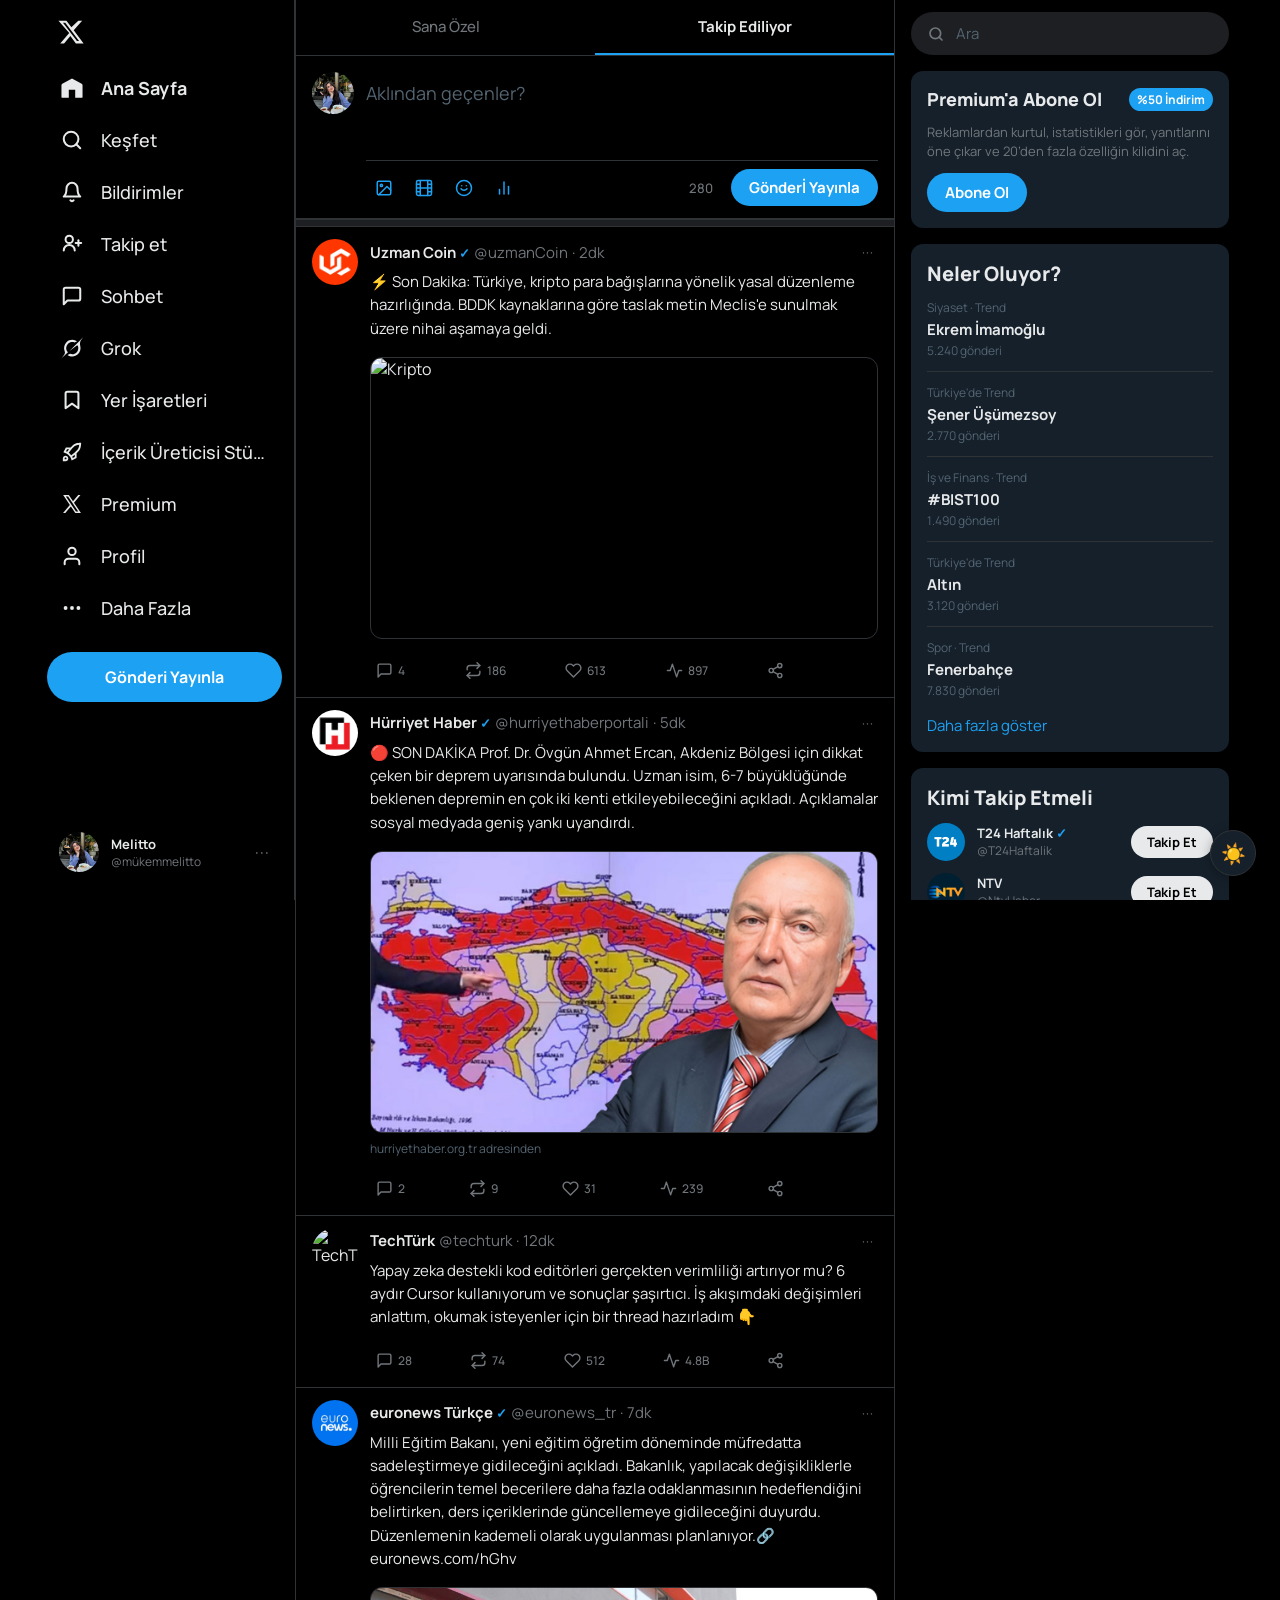
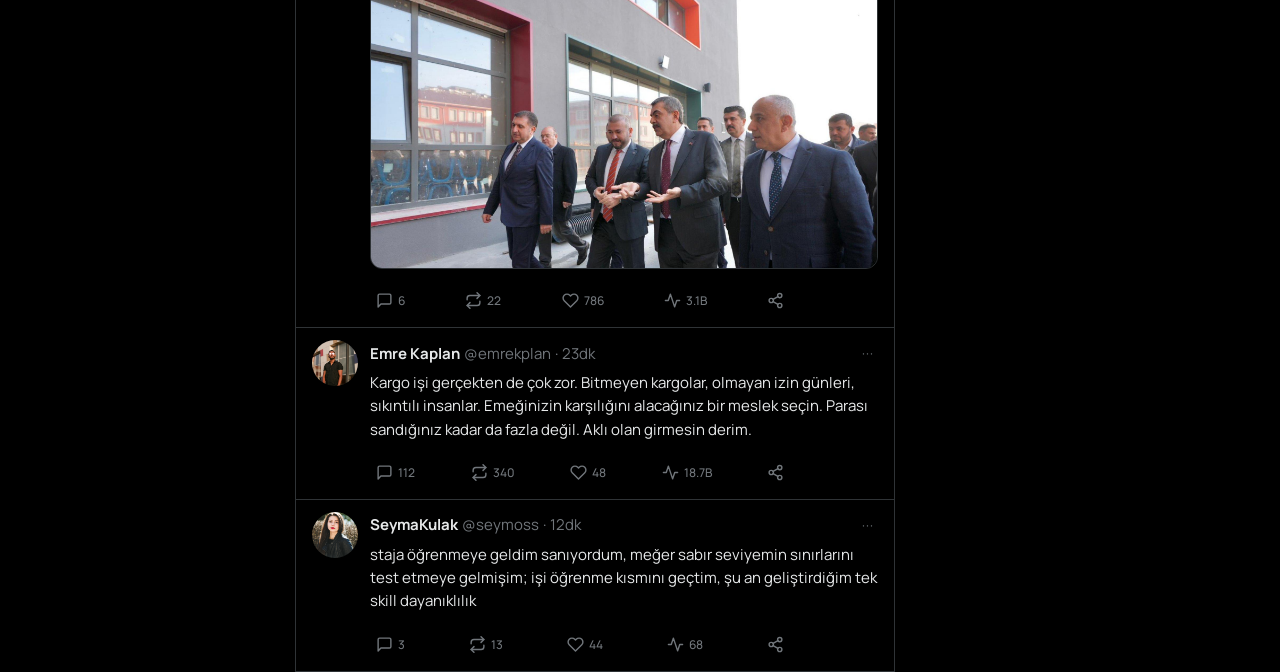
==== commit abc143c7: "Fix typos and comments" ====
--- a/index.html
+++ b/index.html
@@ -15,7 +15,7 @@
 
 <body>
 
-  <!-- ===== SOL SIDEBAR ===== -->
+  <!-- SOL SIDEBAR -->
   <aside class="sidebar">
     <div class="sidebar-inner">
 
@@ -169,7 +169,7 @@
     </div>
   </aside>
 
-  <!-- ===== ANA FEED ===== -->
+  <!--  ANA FEED  -->
   <main class="feed">
 
     <!-- Feed Başlık / Sekmeler -->
@@ -494,7 +494,7 @@
           </div>
           <div class="tweet-text">
             Kargo işi gerçekten de çok zor. Bitmeyen kargolar, olmayan izin günleri, sıkıntılı insanlar. Emeğinizin
-            karşığını alacağınız bir meslek seçin. Parası sandığınız kadar da fazla değil. Aklı olan girmesin derim.
+            karşılığını alacağınız bir meslek seçin. Parası sandığınız kadar da fazla değil. Aklı olan girmesin derim.
           </div>
           <div class="tweet-actions">
             <button class="tweet-action-btn"><svg viewBox="0 0 24 24" width="17" height="17" fill="none"
@@ -583,7 +583,7 @@
     <!-- /tweet-list -->
   </main>
 
-  <!-- ===== SAĞ PANEL ===== -->
+  <!-- SAĞ PANEL -->
   <aside class="right-panel">
 
     <!-- Arama Kutusu -->
--- a/style.css
+++ b/style.css
@@ -82,8 +82,7 @@
   --color-reply: #1d9bf0;
 }
 
-/*
-   RESET & BASE */
+/* GENEL AYARLAR */
 *,
 *::before,
 *::after {
@@ -138,8 +137,7 @@
   width: 100%;
 }
 
-/*
-   SOL SIDEBAR */
+/*SOL SIDEBAR */
 .sidebar {
   position: sticky;
   top: 0;
